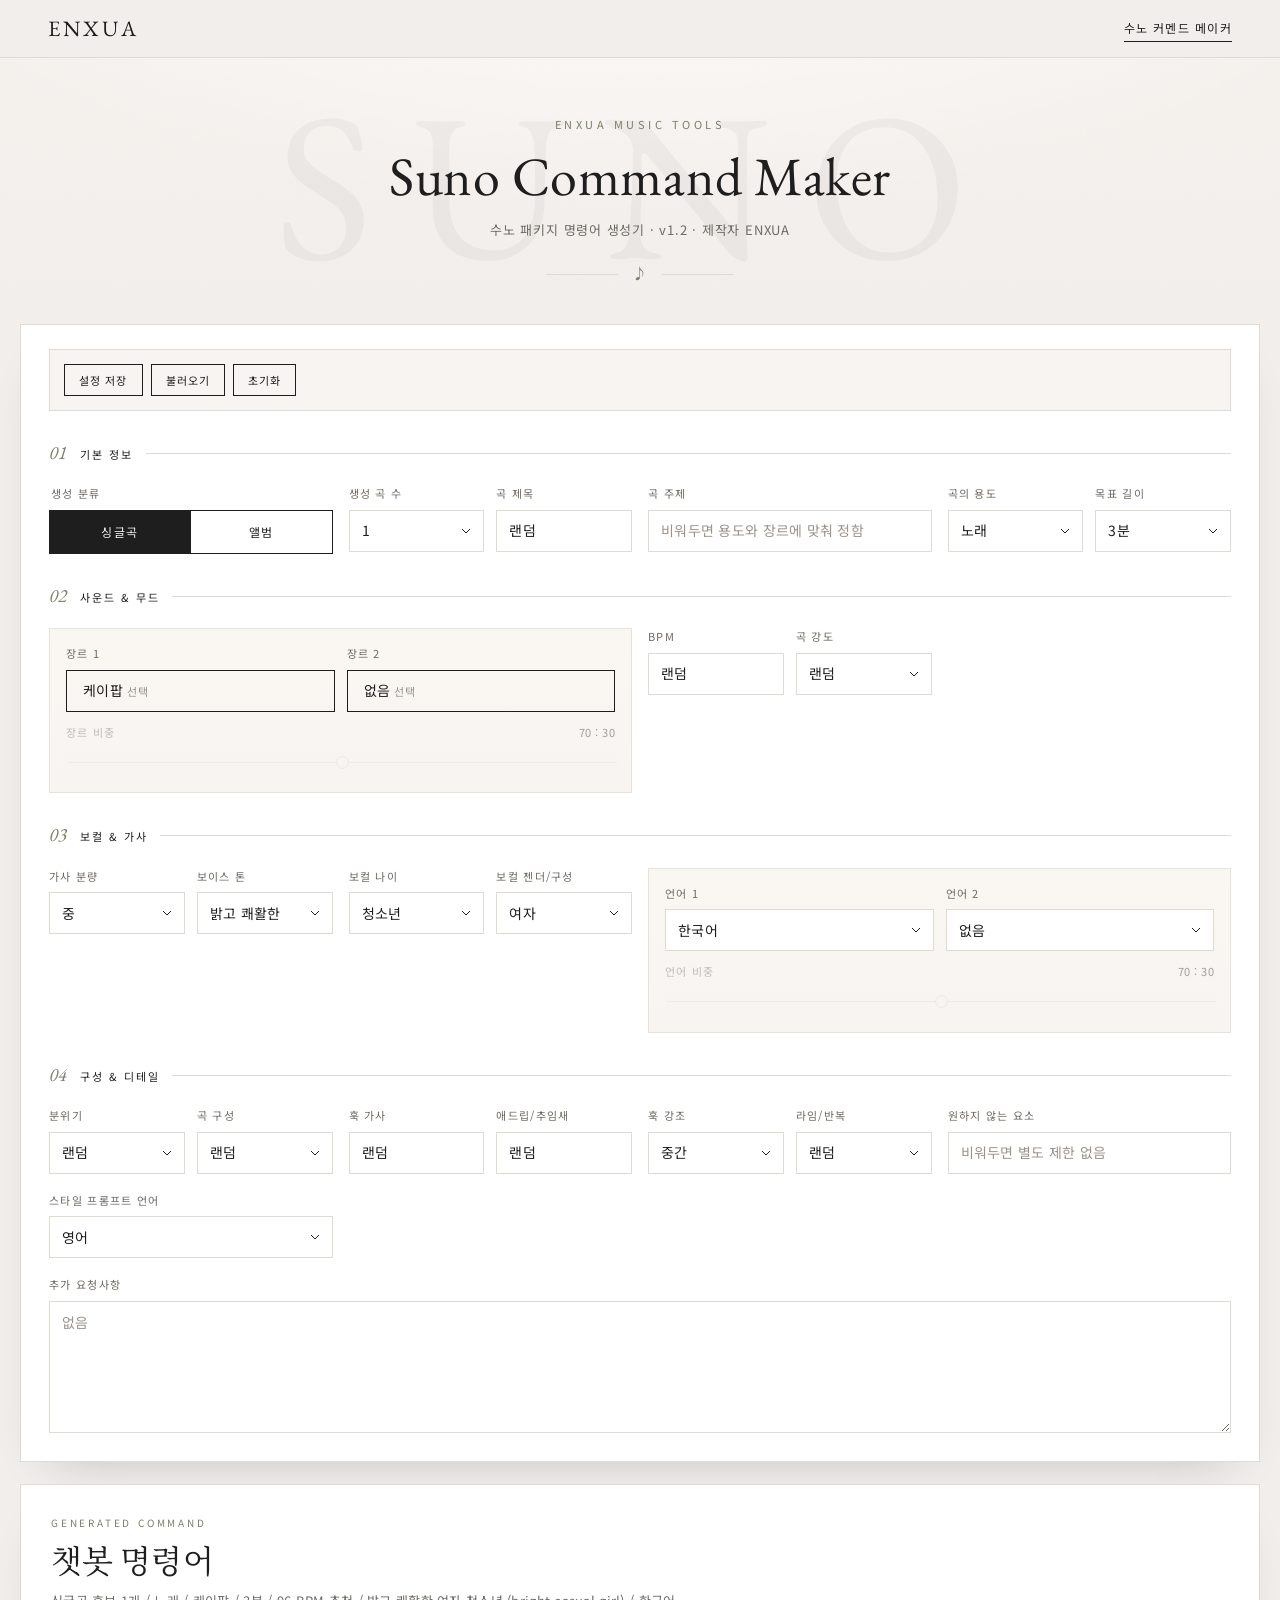
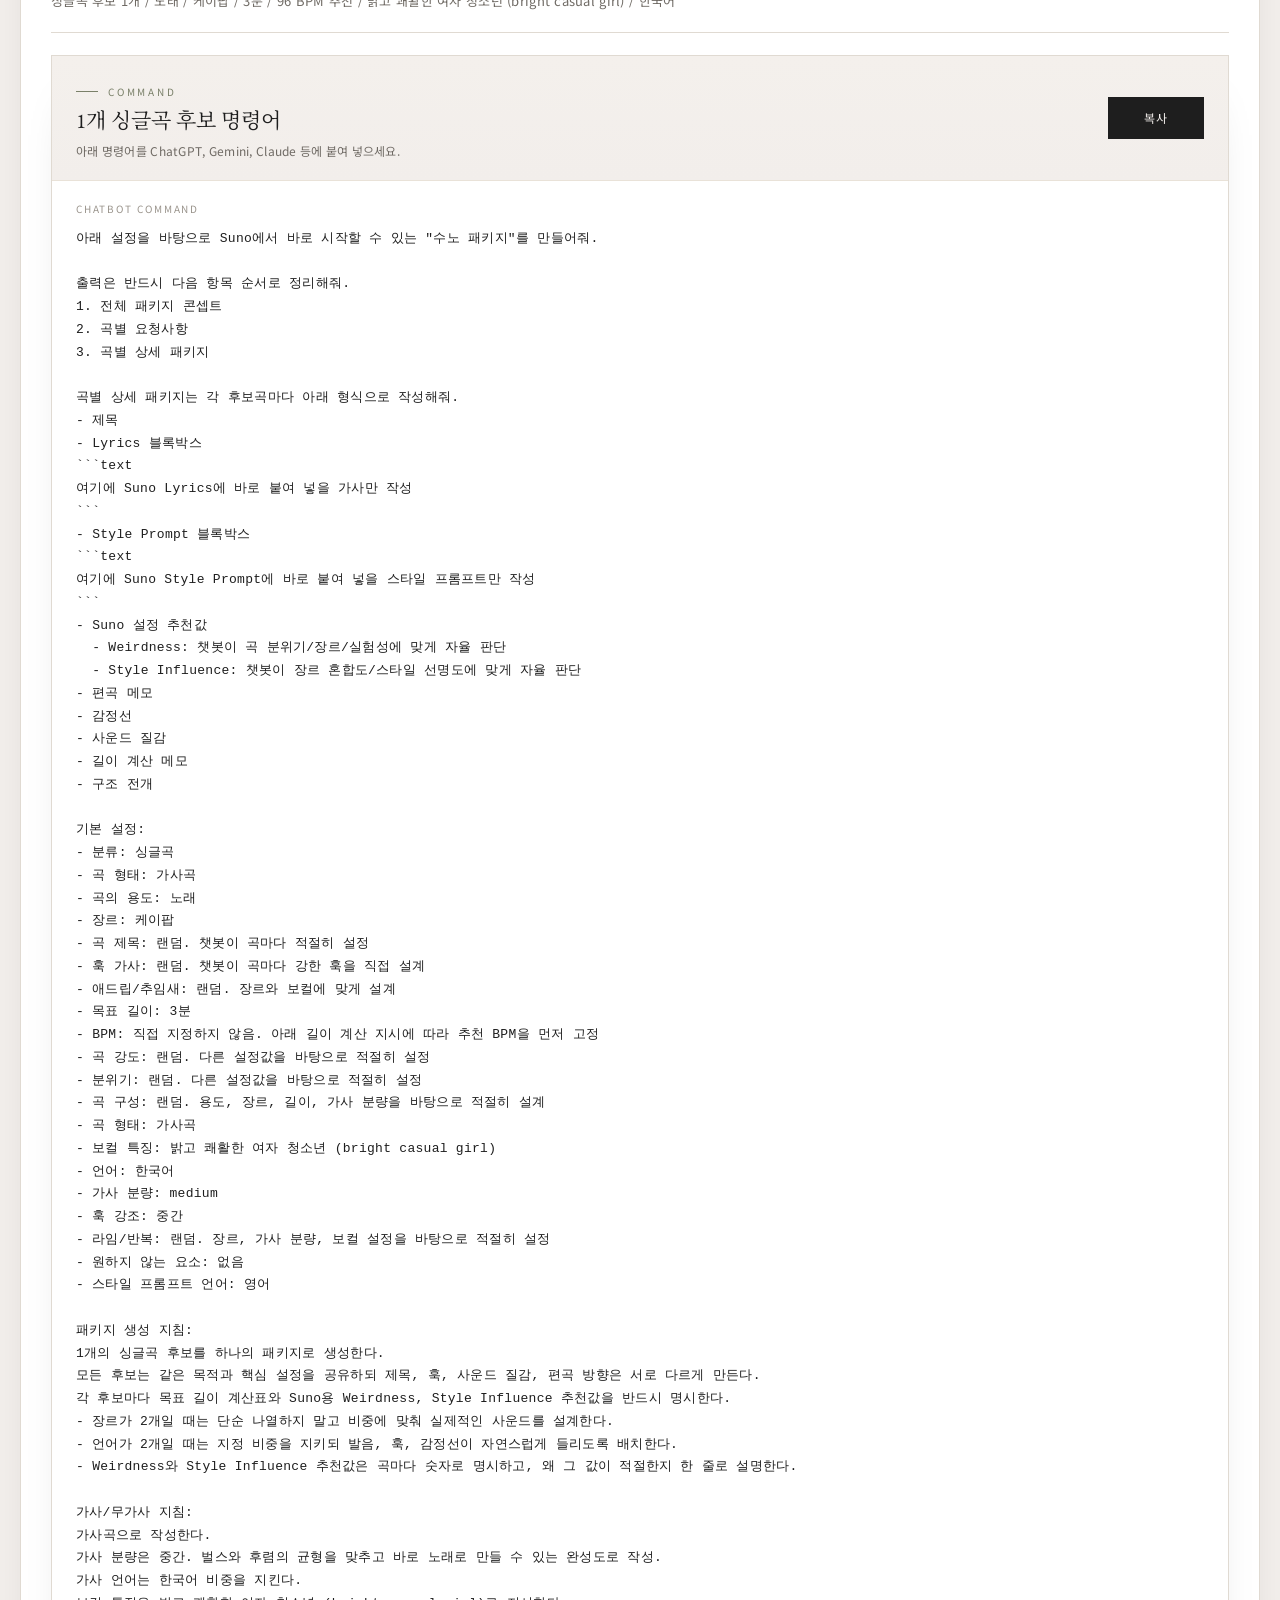
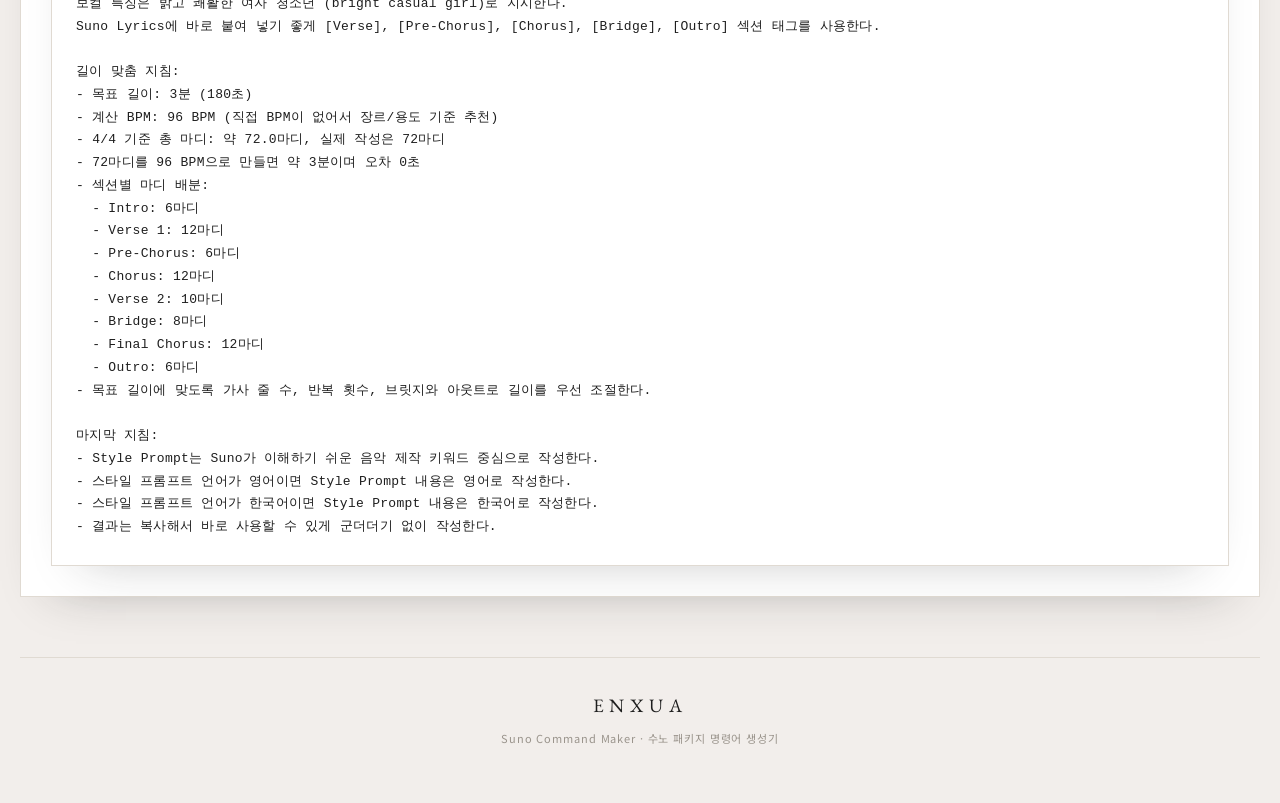
==== index.html @ f3a12755 "Add Suno Command Maker (ENXUA edition) Static web tool that generates Suno package prompts for chatb" ====
<!doctype html>
<html lang="ko">
<head>
  <meta charset="utf-8">
  <meta name="viewport" content="width=device-width,initial-scale=1">
  <title>Suno Command Maker KR v1.2</title>
  <link rel="icon" href="data:image/svg+xml,%3Csvg xmlns='http://www.w3.org/2000/svg' viewBox='0 0 64 64'%3E%3Crect width='64' height='64' fill='%23f2eeeb'/%3E%3Cpath d='M42 13v27.5a8.5 8.5 0 1 1-5-7.7V20.2l-18 4.2v21.1a8.5 8.5 0 1 1-5-7.7V20l28-7z' fill='%231e1e1e'/%3E%3C/svg%3E">
  <link rel="preconnect" href="https://fonts.googleapis.com">
  <link rel="preconnect" href="https://fonts.gstatic.com" crossorigin>
  <link href="https://fonts.googleapis.com/css2?family=EB+Garamond:wght@400;500&family=Noto+Serif+KR:wght@400;500&family=Noto+Sans+KR:wght@300;400;500&display=swap" rel="stylesheet">
  <link rel="stylesheet" href="styles.css">
</head>
<body>
  <header class="app-nav">
    <a class="app-home-chip" href="./index.html">ENXUA</a>
    <nav class="app-nav-links" aria-label="사이트 메뉴">
      <a class="app-nav-btn is-active" href="./index.html" aria-current="page" aria-disabled="true" tabindex="-1">수노 커멘드 메이커</a>
    </nav>
  </header>
  <main class="app-shell">
    <section class="hero">
      <p class="hero-eyebrow">ENXUA Music Tools</p>
      <h1>Suno Command Maker</h1>
      <p class="hero-sub">수노 패키지 명령어 생성기 · v1.2 · 제작자 ENXUA</p>
      <div class="hero-rule" aria-hidden="true"><span>♪</span></div>
    </section>
    <section class="workspace">
      <aside class="settings-panel" aria-label="명령어 설정">
        <form id="promptForm" class="control-grid">
          <div class="settings-actions" aria-label="설정 저장">
            <button type="button" id="saveSettings">설정 저장</button>
            <button type="button" id="loadSettings">불러오기</button>
            <button type="button" id="resetSettings">초기화</button>
            <span id="settingsStatus" aria-live="polite"></span>
          </div>
          <div class="form-section" aria-hidden="true"><span class="form-section-no">01</span><span class="form-section-title">기본 정보</span></div>
          <fieldset class="mode-switch" aria-label="생성 분류">
            <legend>생성 분류</legend>
            <label>
              <input type="radio" name="projectMode" value="single" checked>
              <span>싱글곡</span>
            </label>
            <label>
              <input type="radio" name="projectMode" value="album">
              <span>앨범</span>
            </label>
          </fieldset>
          <div class="two-col single-only">
            <label>
              생성 곡 수
              <select id="singleCount">
                <option value="1" selected>1</option>
                <option value="5">5</option>
                <option value="10">10</option>
              </select>
            </label>
            <label>
              곡 제목
              <input id="songTitle" value="랜덤" maxlength="80">
            </label>
          </div>
          <div class="two-col album-only is-hidden">
            <label>
              트랙 수
              <select id="trackPreset">
                <option value="1">1</option>
                <option value="2">2</option>
                <option value="3" selected>3</option>
                <option value="5">5</option>
                <option value="10">10</option>
                <option value="custom">직접입력</option>
              </select>
            </label>
            <label>
              직접입력
              <input id="trackCount" type="number" value="3" min="1" max="30">
            </label>
          </div>
          <label>
            곡 주제
            <input id="theme" placeholder="비워두면 용도와 장르에 맞춰 정함" maxlength="120">
          </label>
          <div class="two-col">
            <label>
              곡의 용도
              <select id="purpose">
                <option selected>노래</option>
                <option>BGM</option>
                <option>영상음악</option>
                <option>숏폼/릴스</option>
                <option>명상음악</option>
                <option>게임 배경음악</option>
                <option>광고 음악</option>
                <option>오프닝 테마</option>
                <option>엔딩 테마</option>
                <option>힐링 배경음악</option>
                <option>카페/매장 음악</option>
                <option>예배/찬양</option>
                <option>공연/무대</option>
              </select>
            </label>
            <label>
              목표 길이
              <select id="duration">
                <option value="30">30초</option>
                <option value="45">45초</option>
                <option value="60">1분</option>
                <option value="90">1분 30초</option>
                <option value="120">2분</option>
                <option value="150">2분 30초</option>
                <option value="180" selected>3분</option>
                <option value="210">3분 30초</option>
                <option value="240">4분</option>
                <option value="270">4분 30초</option>
                <option value="300">5분</option>
                <option value="330">5분 30초</option>
                <option value="360">6분</option>
              </select>
            </label>
          </div>
          <div class="form-section" aria-hidden="true"><span class="form-section-no">02</span><span class="form-section-title">사운드 &amp; 무드</span></div>
          <section class="blend-panel" aria-label="장르 설정">
            <div class="two-col">
              <label>
                장르 1
                <input id="genreA" type="hidden" value="케이팝">
                <button type="button" class="genre-picker-button" data-target="genreA">
                  <span>케이팝</span>
                </button>
              </label>
              <label>
                장르 2
                <input id="genreB" type="hidden" value="없음">
                <button type="button" class="genre-picker-button" data-target="genreB">
                  <span>없음</span>
                </button>
              </label>
            </div>
            <label id="genreMixWrap" class="range-field">
              <span>장르 비중 <output id="genreMixValue">70 : 30</output></span>
              <input id="genreMix" type="range" min="50" max="90" value="70" step="5">
            </label>
          </section>
          <div class="two-col">
            <label>
              BPM
              <input id="bpm" value="랜덤" inputmode="numeric">
            </label>
            <label>
              곡 강도
              <select id="energy">
                <option selected>랜덤</option>
                <option>차분</option>
                <option>보통</option>
                <option>강함</option>
              </select>
            </label>
          </div>
          <div class="form-section" aria-hidden="true"><span class="form-section-no">03</span><span class="form-section-title">보컬 &amp; 가사</span></div>
          <div class="two-col">
            <label>
              가사 분량
              <select id="density">
                <option value="none">없음</option>
                <option value="high">고</option>
                <option value="medium" selected>중</option>
                <option value="low">저</option>
              </select>
            </label>
            <label>
              보이스 톤
              <select id="voiceTone">
                <option>없음</option>
                <option selected>밝고 쾌활한</option>
                <option>감정적으로 솔직한</option>
                <option>수줍은</option>
                <option>장난기 넘치는</option>
                <option>시크하고 쿨한</option>
                <option>몽환적이고 부드러운</option>
                <option>따뜻하고 포근한</option>
                <option>우아하고 차분한</option>
                <option>허스키한</option>
                <option>에너지 넘치고 파워풀한</option>
                <option>맑고 깨끗한</option>
                <option>섬세하고 속삭이는</option>
                <option>깊고 성숙한</option>
                <option>담백하고 자연스러운</option>
              </select>
            </label>
          </div>
          <div class="two-col">
            <label>
              보컬 나이
              <select id="voiceAge">
                <option>없음</option>
                <option>어린이</option>
                <option selected>청소년</option>
                <option>성인</option>
                <option>중년</option>
              </select>
            </label>
            <label>
              보컬 젠더/구성
              <select id="voiceGender">
                <option>없음</option>
                <option>남자</option>
                <option selected>여자</option>
                <option>듀엣</option>
                <option>합창</option>
                <option>남녀 듀엣</option>
                <option>여성 듀엣</option>
                <option>남성 듀엣</option>
                <option>혼성 그룹</option>
              </select>
            </label>
          </div>
          <section class="blend-panel" aria-label="언어 설정">
            <div class="two-col">
              <label>
                언어 1
                <select id="languageA"></select>
              </label>
              <label>
                언어 2
                <select id="languageB"></select>
              </label>
            </div>
            <label id="languageMixWrap" class="range-field">
              <span>언어 비중 <output id="languageMixValue">70 : 30</output></span>
              <input id="languageMix" type="range" min="50" max="90" value="70" step="5">
            </label>
          </section>
          <div class="form-section" aria-hidden="true"><span class="form-section-no">04</span><span class="form-section-title">구성 &amp; 디테일</span></div>
          <div class="two-col">
            <label>
              분위기
              <select id="mood">
                <option selected>랜덤</option>
                <option>몽환적</option>
                <option>감성적</option>
                <option>밝고 청량함</option>
                <option>어둡고 강렬함</option>
                <option>시네마틱</option>
                <option>레트로</option>
                <option>웅장함</option>
                <option>경건함</option>
              </select>
            </label>
            <label>
              곡 구성
              <select id="structure">
                <option selected>랜덤</option>
                <option>인트로-벌스-프리코러스-후렴-브릿지-마지막 후렴</option>
                <option>벌스-프리코러스-후렴-벌스-후렴-아웃트로</option>
                <option>짧은 벌스-훅-브릿지-훅</option>
                <option>인트로-빌드업-드롭-브레이크-드롭-아웃트로</option>
                <option>앰비언트 인트로-테마 A-테마 B-잔향 아웃트로</option>
                <option>전주-1절-후렴-2절-후렴-간주-마지막 후렴</option>
              </select>
            </label>
          </div>
          <div class="two-col">
            <label>
              훅 가사
              <input id="hookLyric" value="랜덤" maxlength="120">
            </label>
            <label>
              애드립/추임새
              <input id="adlib" value="랜덤" maxlength="80">
            </label>
          </div>
          <div class="two-col">
            <label>
              훅 강조
              <select id="hook">
                <option>없음</option>
                <option selected>중간</option>
                <option>강함</option>
              </select>
            </label>
            <label>
              라임/반복
              <select id="rhyme">
                <option selected>랜덤</option>
                <option>자연스러운 라임</option>
                <option>후렴 반복 강조</option>
                <option>끝 라임 촘촘하게</option>
                <option>미니멀한 반복</option>
              </select>
            </label>
          </div>
          <label>
            원하지 않는 요소
            <input id="avoid" placeholder="비워두면 별도 제한 없음" maxlength="120">
          </label>
          <label>
            스타일 프롬프트 언어
            <select id="promptLanguage">
              <option selected>영어</option>
              <option>한국어</option>
            </select>
          </label>
          <label>
            추가 요청사항
            <textarea id="extraRequest" placeholder="없음" maxlength="800" rows="5"></textarea>
          </label>
        </form>
      </aside>
      <section class="output-panel">
        <div class="output-toolbar">
          <div>
            <p class="output-eyebrow">Generated Command</p>
            <h2>챗봇 명령어</h2>
            <p id="summary">설정값으로 수노 패키지 생성 명령어를 만듭니다.</p>
          </div>
        </div>
        <div id="results" class="results" aria-live="polite"></div>
      </section>
    </section>
  </main>
  <footer class="site-footer">
    <span class="footer-mark">ENXUA</span>
    <span class="footer-sub">Suno Command Maker · 수노 패키지 명령어 생성기</span>
  </footer>
  <template id="trackTemplate">
    <article class="track-card">
      <div class="track-head">
        <div>
          <span class="track-label"></span>
          <h3></h3>
          <p class="track-help">아래 명령어를 ChatGPT, Gemini, Claude 등에 붙여 넣으세요.</p>
        </div>
        <button type="button" class="copy-track">복사</button>
      </div>
      <div class="prompt-block">
        <h4>Chatbot Command</h4>
        <pre class="command-output"></pre>
      </div>
    </article>
  </template>
  <div class="genre-modal" id="genreModal" hidden>
    <div class="genre-modal-panel" role="dialog" aria-modal="true" aria-labelledby="genreModalTitle">
      <div class="genre-modal-head">
        <div>
          <p>Genre Library</p>
          <h2 id="genreModalTitle">장르 선택</h2>
        </div>
        <button type="button" id="genreModalClose" aria-label="닫기">닫기</button>
      </div>
      <div class="genre-modal-search">
        <input id="genreSearch" type="search" placeholder="장르 검색">
      </div>
      <div class="genre-group-list" id="genreGroupList"></div>
    </div>
  </div>
  <script src="app.js"></script>
</body>
</html>
---- styles.css ----
:root {
  color-scheme: light;
  --bg: #f2eeeb;
  --panel: #ffffff;
  --panel-soft: #f7f4f1;
  --ink: #1e1e1e;
  --muted: #6f6a64;
  --faint: #9a948c;
  --line: #e0dad2;
  --line-strong: #1e1e1e;
  --beige: #f2eeeb;
  --field: #ffffff;
  --accent: #7a8069;
  --sand: #e9e2d8;
  --shadow: 0 24px 48px -32px rgba(30, 30, 30, .28);
  --serif: "EB Garamond", "Noto Serif KR", "Martina Plantijn", Georgia, serif;
  --sans: "Noto Sans KR", "Segoe UI", system-ui, sans-serif;
}

::selection { background: var(--ink); color: var(--beige); }

* { box-sizing: border-box; }

body {
  margin: 0;
  min-height: 100vh;
  overflow-x: hidden;
  overflow-y: auto;
  background:
    radial-gradient(1100px 420px at 50% -80px, rgba(255, 255, 255, .75), rgba(255, 255, 255, 0) 70%),
    linear-gradient(180deg, #f5f1ed 0%, var(--bg) 320px);
  background-color: var(--bg);
  color: var(--ink);
  font-family: var(--sans);
  font-size: 14px;
  font-weight: 400;
  letter-spacing: .02em;
  line-height: 1.5;
}

button, input, select, textarea { font: inherit; letter-spacing: inherit; }

/* ---------- top navigation ---------- */
.app-nav {
  position: sticky;
  top: 0;
  z-index: 9999;
  display: flex;
  align-items: center;
  justify-content: space-between;
  gap: 12px;
  flex-wrap: wrap;
  width: 100%;
  margin: 0;
  padding: 12px clamp(20px, 4vw, 48px);
  background: var(--bg);
  border-bottom: 1px solid var(--line);
}

.app-home-chip {
  font-family: var(--serif);
  font-size: 22px;
  font-weight: 400;
  letter-spacing: .14em;
  text-transform: uppercase;
  color: var(--ink);
  text-decoration: none;
}

.app-nav-links {
  display: flex;
  align-items: center;
  gap: 26px;
  flex-wrap: wrap;
}

.app-nav-btn {
  display: inline-flex;
  align-items: center;
  padding: 4px 0;
  border: 0;
  background: none;
  color: var(--ink);
  text-decoration: none;
  font-size: 12px;
  font-weight: 400;
  letter-spacing: .12em;
  text-transform: uppercase;
  border-bottom: 1px solid transparent;
  transition: border-color .18s, color .18s;
}

.app-nav-btn:hover { border-bottom-color: var(--ink); }

.app-nav-btn.is-active,
.app-nav-btn[aria-current=page] {
  pointer-events: none;
  cursor: default;
  border-bottom-color: var(--ink);
}

/* ---------- shell ---------- */
.app-shell {
  width: min(1240px, calc(100% - 40px));
  margin: 0 auto;
  padding: 12px 0 40px;
}

/* ---------- hero ---------- */
.hero {
  position: relative;
  text-align: center;
  padding: 46px 0 38px;
  overflow: hidden;
}

.hero::before {
  content: "SUNO";
  position: absolute;
  top: 50%;
  left: 50%;
  transform: translate(-50%, -54%);
  font-family: var(--serif);
  font-size: clamp(110px, 18vw, 210px);
  letter-spacing: .18em;
  color: rgba(30, 30, 30, .04);
  pointer-events: none;
  user-select: none;
  white-space: nowrap;
}

.hero > * { position: relative; }

.hero-eyebrow {
  margin: 0 0 14px;
  color: var(--accent);
  font-size: 11px;
  letter-spacing: .32em;
  text-transform: uppercase;
}

.hero h1 {
  font-family: var(--serif);
  font-size: clamp(34px, 5vw, 54px);
  font-weight: 400;
  letter-spacing: .01em;
  line-height: 1.1;
}

.hero-sub {
  margin-top: 14px;
  color: var(--muted);
  font-size: 13px;
  letter-spacing: .06em;
}

.hero-rule {
  display: flex;
  align-items: center;
  justify-content: center;
  gap: 14px;
  margin-top: 24px;
  color: var(--accent);
  font-family: var(--serif);
  font-size: 15px;
}

.hero-rule::before, .hero-rule::after {
  content: "";
  width: 72px;
  height: 1px;
  background: var(--line);
}

.workspace {
  display: grid;
  grid-template-columns: 1fr;
  gap: 22px;
  align-items: start;
}

.output-panel, .settings-panel {
  background: var(--panel);
  border: 1px solid var(--line);
  border-radius: 0;
  min-height: 0;
  box-shadow: var(--shadow);
  scrollbar-color: #c9c2b8 var(--panel);
  scrollbar-width: thin;
}

.settings-panel { padding: 24px 28px 28px; overflow: visible; }
.output-panel { padding: 30px 30px; overflow: visible; }

.output-panel::-webkit-scrollbar, .settings-panel::-webkit-scrollbar { width: 8px; }
.output-panel::-webkit-scrollbar-track, .settings-panel::-webkit-scrollbar-track { background: transparent; }
.output-panel::-webkit-scrollbar-thumb, .settings-panel::-webkit-scrollbar-thumb {
  background: #cfc8bd;
  border-radius: 0;
}

/* ---------- brand ---------- */
.brand-row {
  display: flex;
  align-items: center;
  gap: 16px;
  padding-bottom: 22px;
  border-bottom: 1px solid var(--line);
  margin-bottom: 24px;
}

.app-mark {
  display: grid;
  place-items: center;
  flex: 0 0 auto;
  width: 46px;
  height: 46px;
  border: 1px solid var(--ink);
  border-radius: 0;
  background: var(--ink);
  color: var(--beige);
  font-family: var(--serif);
  font-size: 24px;
  font-weight: 400;
}

h1, h2, h3, h4, p { margin: 0; }

h1 {
  font-family: var(--serif);
  font-size: 26px;
  font-weight: 400;
  letter-spacing: .01em;
  line-height: 1.2;
}

.brand-row p, .output-toolbar p { color: var(--muted); margin-top: 5px; font-size: 13px; }

.brand-row .app-meta {
  display: flex;
  flex-wrap: wrap;
  gap: 4px 8px;
  align-items: center;
  color: var(--faint);
  font-size: 11px;
  letter-spacing: .08em;
  text-transform: uppercase;
}

.app-meta a { color: var(--ink); text-decoration: none; font-weight: 400; border-bottom: 1px solid var(--line); }
.app-meta a:hover { border-bottom-color: var(--ink); }

/* ---------- form ---------- */
.control-grid {
  display: grid;
  grid-template-columns: repeat(4, minmax(0, 1fr));
  gap: 18px 16px;
  align-items: start;
}

.settings-actions,
label:has(#extraRequest) { grid-column: 1 / -1; }

.blend-panel { grid-column: span 2; }

.form-section {
  grid-column: 1 / -1;
  display: flex;
  align-items: baseline;
  gap: 12px;
  margin-top: 10px;
}

.form-section-no {
  font-family: var(--serif);
  font-style: italic;
  font-size: 19px;
  color: var(--accent);
}

.form-section-title {
  color: var(--ink);
  font-size: 11px;
  letter-spacing: .2em;
  text-transform: uppercase;
}

.form-section::after {
  content: "";
  flex: 1;
  height: 1px;
  background: var(--line);
  align-self: center;
}

.settings-actions {
  display: flex;
  align-items: center;
  gap: 8px;
  flex-wrap: wrap;
  padding: 14px;
  border: 1px solid var(--line);
  background: var(--panel-soft);
}

.settings-actions button {
  min-height: 32px;
  padding: 5px 14px;
  font-size: 11px;
  letter-spacing: .1em;
  text-transform: uppercase;
}

#settingsStatus {
  min-height: 16px;
  color: var(--muted);
  font-size: 11px;
  letter-spacing: .08em;
  text-transform: uppercase;
}

.mode-switch {
  display: grid;
  grid-template-columns: 1fr 1fr;
  gap: 0;
  margin: 0;
  padding: 0;
  border: 0;
}

.mode-switch legend {
  grid-column: 1 / -1;
  margin-bottom: 8px;
  color: var(--muted);
  font-size: 11px;
  font-weight: 400;
  letter-spacing: .12em;
  text-transform: uppercase;
}

.mode-switch label { display: block; cursor: pointer; }
.mode-switch label + label span { border-left: 0; }

.mode-switch input { position: absolute; opacity: 0; pointer-events: none; }

.mode-switch span {
  display: grid;
  place-items: center;
  min-height: 44px;
  border: 1px solid var(--ink);
  border-radius: 0;
  background: transparent;
  color: var(--ink);
  font-size: 12px;
  letter-spacing: .12em;
  text-transform: uppercase;
  transition: background .18s, color .18s;
}

.mode-switch input:checked + span {
  background: var(--ink);
  color: var(--beige);
}

.is-hidden { display: none !important; }

.range-field, label {
  display: grid;
  gap: 8px;
  color: var(--muted);
  font-size: 11px;
  font-weight: 400;
  letter-spacing: .12em;
  text-transform: uppercase;
}

input, select, textarea {
  width: 100%;
  min-height: 42px;
  border: 1px solid var(--line);
  border-radius: 0;
  background: var(--field);
  color: var(--ink);
  padding: 9px 12px;
  outline: 0;
  font-size: 14px;
  letter-spacing: .02em;
  text-transform: none;
  transition: border-color .18s;
}

select {
  appearance: none;
  background-image: url("data:image/svg+xml,%3Csvg xmlns='http://www.w3.org/2000/svg' width='10' height='6' viewBox='0 0 10 6'%3E%3Cpath d='M1 1l4 4 4-4' fill='none' stroke='%231e1e1e' stroke-width='1'/%3E%3C/svg%3E");
  background-repeat: no-repeat;
  background-position: right 12px center;
  padding-right: 32px;
}

input[type=range] {
  -webkit-appearance: none;
  appearance: none;
  padding: 0;
  border: 0;
  min-height: 24px;
  background: transparent;
  cursor: pointer;
}

input[type=range]::-webkit-slider-runnable-track { height: 1px; background: var(--ink); }
input[type=range]::-webkit-slider-thumb {
  -webkit-appearance: none;
  width: 13px;
  height: 13px;
  margin-top: -6px;
  border-radius: 50%;
  border: 1px solid var(--ink);
  background: var(--beige);
  transition: background .18s;
}
input[type=range]::-webkit-slider-thumb:hover { background: var(--ink); }
input[type=range]:disabled::-webkit-slider-runnable-track { background: var(--line); }
input[type=range]:disabled::-webkit-slider-thumb { border-color: var(--line); background: var(--panel-soft); }
input[type=range]::-moz-range-track { height: 1px; background: var(--ink); }
input[type=range]::-moz-range-thumb {
  width: 12px;
  height: 12px;
  border-radius: 50%;
  border: 1px solid var(--ink);
  background: var(--beige);
}
input[type=range]:disabled::-moz-range-track { background: var(--line); }

input::placeholder, textarea::placeholder { color: var(--faint); }

input:focus, select:focus, textarea:focus { border-color: var(--ink); box-shadow: none; }

input:disabled, select:disabled, textarea:disabled {
  background: var(--panel-soft);
  color: var(--faint);
  cursor: not-allowed;
}

.genre-picker-button {
  justify-content: space-between;
  width: 100%;
  text-align: left;
  text-transform: none;
  font-size: 14px;
  letter-spacing: .02em;
  font-weight: 400;
}

.genre-picker-button::after {
  content: "선택";
  color: var(--faint);
  font-size: 11px;
  letter-spacing: .1em;
}

textarea { min-height: 88px; resize: vertical; line-height: 1.6; }

.two-col { display: grid; grid-template-columns: minmax(0, 1fr) minmax(0, 1fr); gap: 12px; }

.blend-panel {
  display: grid;
  gap: 12px;
  padding: 16px;
  border: 1px solid var(--sand);
  border-radius: 0;
  background: linear-gradient(180deg, #faf7f3, var(--panel-soft));
}

.range-field span { display: flex; justify-content: space-between; gap: 12px; }

output { color: var(--ink); font-weight: 400; letter-spacing: .04em; }

.range-field.is-disabled { opacity: .4; }

button {
  min-height: 42px;
  border: 1px solid var(--ink);
  border-radius: 0;
  background: transparent;
  color: var(--ink);
  padding: 9px 16px;
  cursor: pointer;
  font-size: 12px;
  font-weight: 400;
  letter-spacing: .1em;
  text-transform: uppercase;
  transition: background .18s, color .18s, border-color .18s;
}

button:hover { background: var(--ink); color: var(--beige); }
button:active { transform: translateY(1px); }

button.copied { background: var(--accent); border-color: var(--accent); color: #fff; }

.copy-track { background: var(--ink); color: var(--beige); min-width: 104px; }
.copy-track:hover { background: #3a3a3a; border-color: #3a3a3a; color: var(--beige); }

/* ---------- output ---------- */
.output-toolbar {
  display: flex;
  align-items: center;
  justify-content: space-between;
  gap: 14px;
  padding-bottom: 22px;
  border-bottom: 1px solid var(--line);
}

.output-toolbar .output-eyebrow {
  margin: 0 0 8px;
  color: var(--accent);
  font-size: 10px;
  letter-spacing: .28em;
  text-transform: uppercase;
}

.output-toolbar h2 {
  font-family: var(--serif);
  font-size: 32px;
  font-weight: 400;
  letter-spacing: .01em;
}

.results { display: grid; gap: 20px; margin-top: 22px; }

.track-card {
  border: 1px solid var(--line);
  border-radius: 0;
  background: var(--panel);
  overflow: hidden;
  box-shadow: var(--shadow);
}

.track-head {
  display: flex;
  align-items: center;
  justify-content: space-between;
  gap: 14px;
  padding: 20px 24px;
  background: linear-gradient(180deg, #f4f0ec, var(--beige));
  border-bottom: 1px solid var(--sand);
}

.track-label {
  display: inline-flex;
  align-items: center;
  color: var(--accent);
  font-size: 10px;
  font-weight: 400;
  letter-spacing: .28em;
  text-transform: uppercase;
}

.track-label::before {
  content: "";
  width: 22px;
  height: 1px;
  margin-right: 10px;
  background: var(--accent);
}

.track-head h3 {
  margin-top: 6px;
  font-family: var(--serif);
  font-size: 21px;
  font-weight: 400;
}

.track-help { margin-top: 5px; color: var(--muted); font-size: 12px; line-height: 1.5; }

.copy-track { flex: 0 0 auto; min-width: 96px; }

.prompt-block { padding: 20px 24px 26px; }

.prompt-block h4 {
  margin-bottom: 12px;
  color: var(--faint);
  font-size: 10px;
  font-weight: 400;
  letter-spacing: .18em;
  text-transform: uppercase;
}

pre {
  margin: 0;
  white-space: pre-wrap;
  word-break: keep-all;
  overflow-wrap: anywhere;
  font: 13px/1.75 Consolas, D2Coding, monospace;
  color: var(--ink);
}

/* ---------- genre modal ---------- */
.modal-open { overflow: hidden; }

.genre-modal {
  position: fixed;
  inset: 0;
  z-index: 10001;
  display: grid;
  place-items: center;
  padding: 24px;
  background: rgba(30, 30, 30, .34);
}

.genre-modal[hidden] { display: none; }

.genre-modal-panel {
  width: min(920px, 100%);
  max-height: min(760px, calc(100vh - 48px));
  display: grid;
  grid-template-rows: auto auto minmax(0, 1fr);
  gap: 16px;
  padding: 26px;
  border: 1px solid var(--line);
  border-radius: 0;
  background: var(--panel);
  box-shadow: 0 40px 80px -40px rgba(30, 30, 30, .5);
}

.genre-modal-head {
  display: flex;
  align-items: center;
  justify-content: space-between;
  gap: 14px;
  padding-bottom: 16px;
  border-bottom: 1px solid var(--line);
}

.genre-modal-head p {
  margin: 0 0 6px;
  color: var(--faint);
  font-size: 10px;
  font-weight: 400;
  letter-spacing: .18em;
  text-transform: uppercase;
}

.genre-modal-head h2 {
  margin: 0;
  font-family: var(--serif);
  font-size: 28px;
  font-weight: 400;
}

.genre-modal-head button { min-width: 80px; }

.genre-modal-search input { min-height: 46px; border-color: var(--line); background: var(--panel-soft); }

.genre-group-list { display: grid; gap: 18px; overflow: auto; padding-right: 6px; }

.genre-group {
  display: grid;
  gap: 12px;
  padding: 16px;
  border: 1px solid var(--line);
  border-radius: 0;
  background: var(--panel-soft);
}

.genre-group h3 {
  margin: 0;
  color: var(--faint);
  font-size: 11px;
  font-weight: 400;
  letter-spacing: .16em;
  text-transform: uppercase;
}

.genre-choice-grid { display: grid; grid-template-columns: repeat(auto-fit, minmax(132px, 1fr)); gap: 8px; }

.genre-choice {
  min-height: 38px;
  padding: 7px 12px;
  border: 1px solid var(--line);
  background: var(--panel);
  color: var(--ink);
  font-size: 13px;
  letter-spacing: .02em;
  text-align: left;
  text-transform: none;
}

.genre-choice:hover { border-color: var(--ink); background: var(--panel); color: var(--ink); }

.genre-choice.is-selected { border-color: var(--ink); background: var(--ink); color: var(--beige); }

.genre-choice.is-none { width: auto; min-height: 38px; color: var(--muted); }

/* ---------- footer ---------- */
.site-footer {
  display: grid;
  justify-items: center;
  gap: 10px;
  width: min(1240px, calc(100% - 40px));
  margin: 20px auto 0;
  padding: 34px 0 56px;
  border-top: 1px solid var(--line);
  text-align: center;
}

.footer-mark {
  font-family: var(--serif);
  font-size: 19px;
  letter-spacing: .3em;
  text-transform: uppercase;
  color: var(--ink);
}

.footer-sub {
  color: var(--faint);
  font-size: 11px;
  letter-spacing: .08em;
}

/* ---------- responsive ---------- */
@media (max-width: 1100px) {
  .control-grid { grid-template-columns: repeat(2, minmax(0, 1fr)); }
}

@media (max-width: 920px) {
  body { overflow: auto; }
  .app-shell { width: min(100% - 28px, 1240px); padding: 18px 0 40px; }
  .output-panel { min-height: 420px; }
}

@media (max-width: 640px) {
  .control-grid { grid-template-columns: 1fr; }
  .blend-panel { grid-column: auto; }
}

@media (max-width: 560px) {
  .app-nav { align-items: flex-start; flex-direction: column; gap: 10px; }
  .app-nav-links { width: 100%; gap: 18px; }
  .two-col { grid-template-columns: 1fr; }
  .brand-row, .output-toolbar, .track-head { align-items: stretch; flex-direction: column; }
  button { width: 100%; }
  .genre-choice.is-none, .genre-modal-head button, .settings-actions button { width: auto; }
  .genre-modal { padding: 12px; }
  .genre-choice-grid { grid-template-columns: 1fr 1fr; }
}
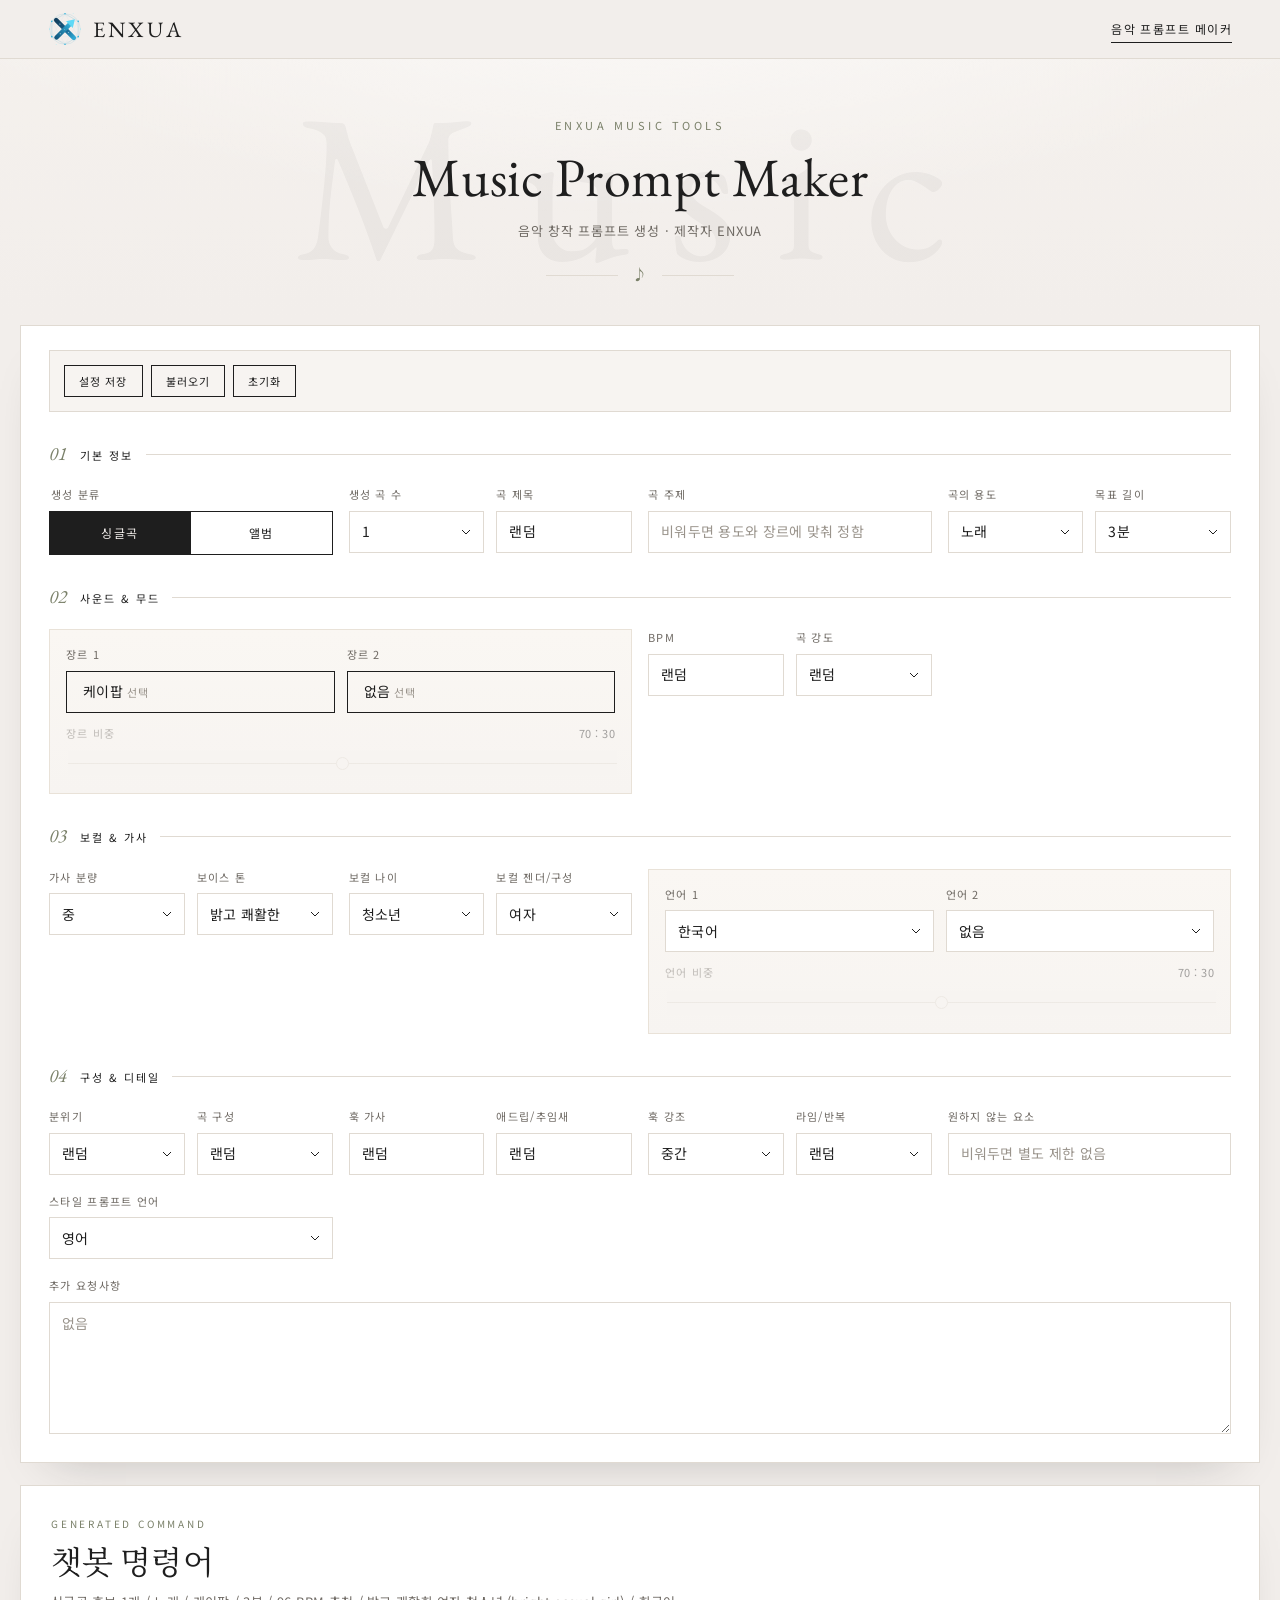
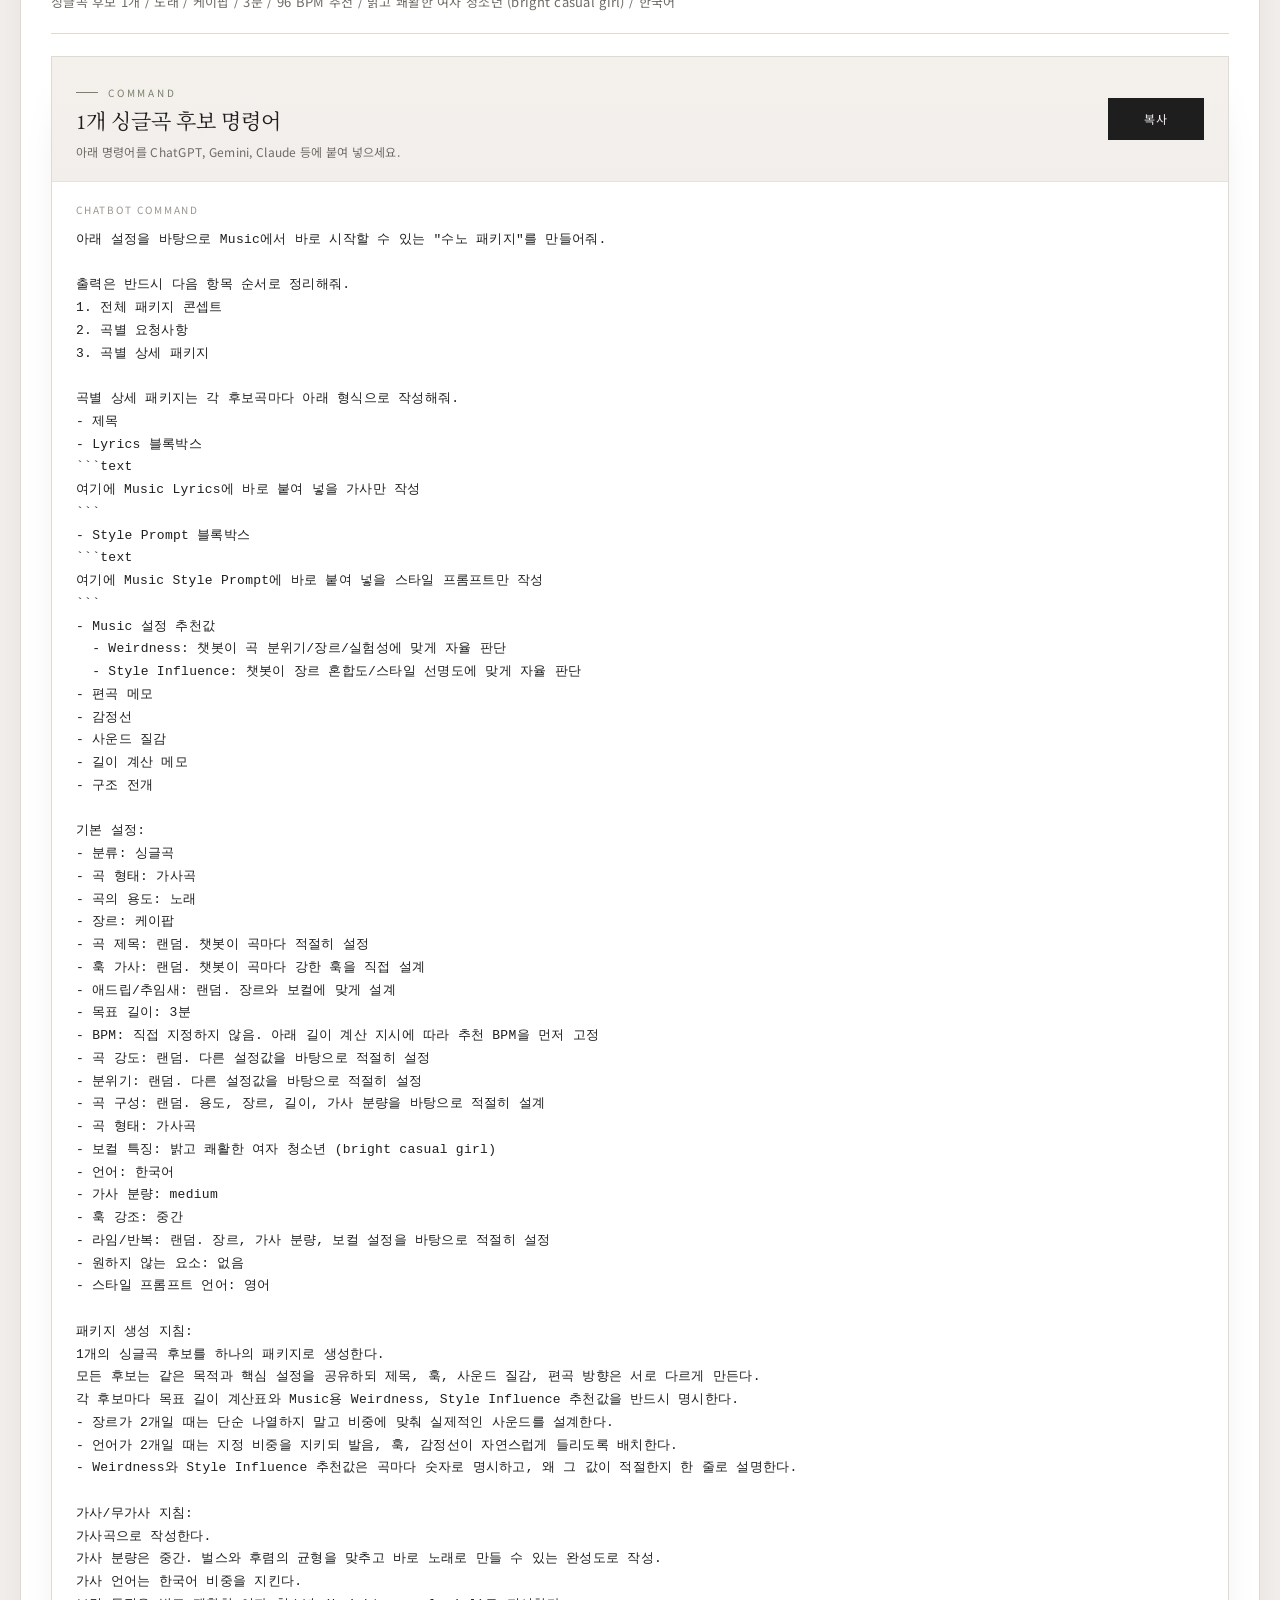
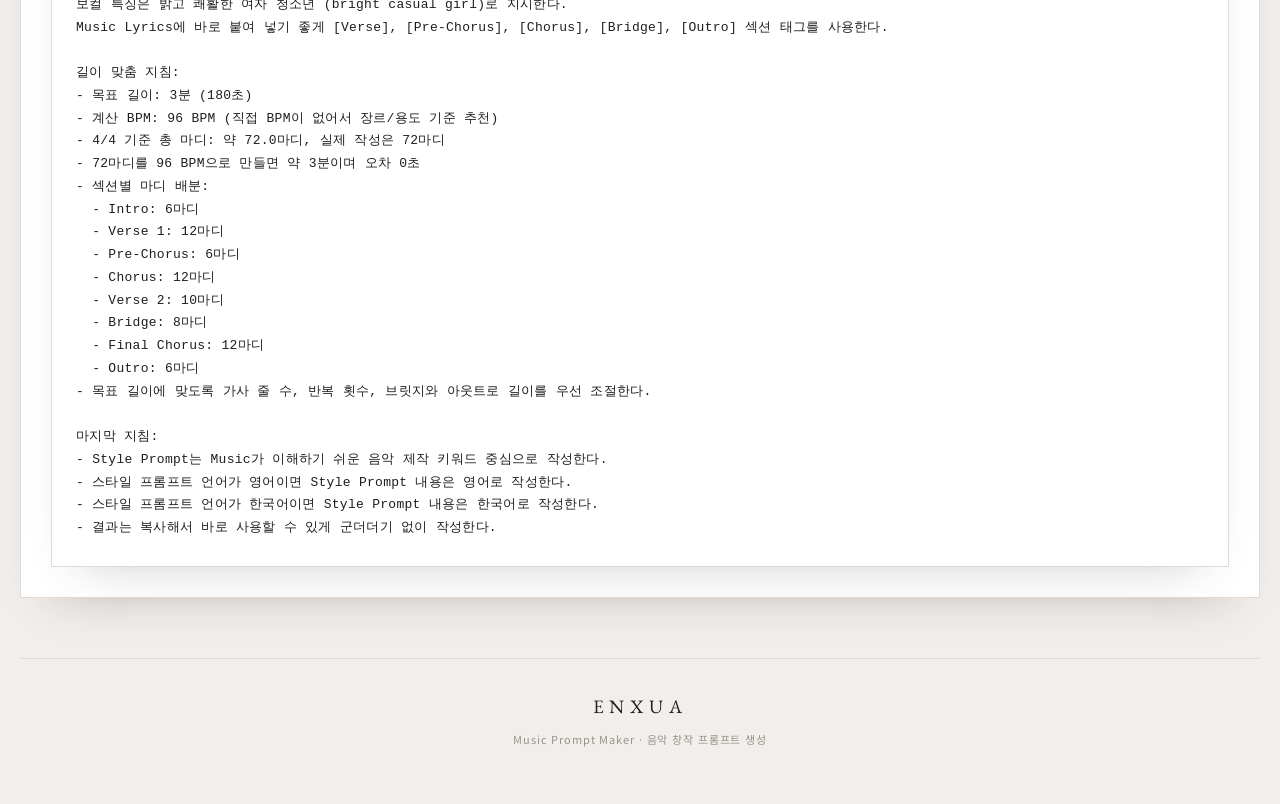
==== commit 78bd28ca: "Add ENXUA company logo as header signature and favicon New logo.svg (gradient X with rising arrow in" ====
--- a/index.html
+++ b/index.html
@@ -3,8 +3,8 @@
 <head>
   <meta charset="utf-8">
   <meta name="viewport" content="width=device-width,initial-scale=1">
-  <title>Suno Command Maker KR v1.2</title>
-  <link rel="icon" href="data:image/svg+xml,%3Csvg xmlns='http://www.w3.org/2000/svg' viewBox='0 0 64 64'%3E%3Crect width='64' height='64' fill='%23f2eeeb'/%3E%3Cpath d='M42 13v27.5a8.5 8.5 0 1 1-5-7.7V20.2l-18 4.2v21.1a8.5 8.5 0 1 1-5-7.7V20l28-7z' fill='%231e1e1e'/%3E%3C/svg%3E">
+  <title>Music Prompt Maker KR v1.2</title>
+  <link rel="icon" type="image/svg+xml" href="logo.svg">
   <link rel="preconnect" href="https://fonts.googleapis.com">
   <link rel="preconnect" href="https://fonts.gstatic.com" crossorigin>
   <link href="https://fonts.googleapis.com/css2?family=EB+Garamond:wght@400;500&family=Noto+Serif+KR:wght@400;500&family=Noto+Sans+KR:wght@300;400;500&display=swap" rel="stylesheet">
@@ -12,16 +12,19 @@
 </head>
 <body>
   <header class="app-nav">
-    <a class="app-home-chip" href="./index.html">ENXUA</a>
+    <a class="app-home-chip" href="./index.html">
+      <img class="brand-logo" src="logo.svg" alt="ENXUA 로고">
+      <span>ENXUA</span>
+    </a>
     <nav class="app-nav-links" aria-label="사이트 메뉴">
-      <a class="app-nav-btn is-active" href="./index.html" aria-current="page" aria-disabled="true" tabindex="-1">수노 커멘드 메이커</a>
+      <a class="app-nav-btn is-active" href="./index.html" aria-current="page" aria-disabled="true" tabindex="-1">음악 프롬프트 메이커</a>
     </nav>
   </header>
   <main class="app-shell">
     <section class="hero">
       <p class="hero-eyebrow">ENXUA Music Tools</p>
-      <h1>Suno Command Maker</h1>
-      <p class="hero-sub">수노 패키지 명령어 생성기 · v1.2 · 제작자 ENXUA</p>
+      <h1>Music Prompt Maker</h1>
+      <p class="hero-sub">음악 창작 프롬프트 생성 · 제작자 ENXUA</p>
       <div class="hero-rule" aria-hidden="true"><span>♪</span></div>
     </section>
     <section class="workspace">
@@ -311,7 +314,7 @@
           <div>
             <p class="output-eyebrow">Generated Command</p>
             <h2>챗봇 명령어</h2>
-            <p id="summary">설정값으로 수노 패키지 생성 명령어를 만듭니다.</p>
+            <p id="summary">설정값으로 음악 패키지 생성 명령어를 만듭니다.</p>
           </div>
         </div>
         <div id="results" class="results" aria-live="polite"></div>
@@ -320,7 +323,7 @@
   </main>
   <footer class="site-footer">
     <span class="footer-mark">ENXUA</span>
-    <span class="footer-sub">Suno Command Maker · 수노 패키지 명령어 생성기</span>
+    <span class="footer-sub">Music Prompt Maker · 음악 창작 프롬프트 생성</span>
   </footer>
   <template id="trackTemplate">
     <article class="track-card">
--- a/styles.css
+++ b/styles.css
@@ -58,6 +58,9 @@
 }
 
 .app-home-chip {
+  display: inline-flex;
+  align-items: center;
+  gap: 11px;
   font-family: var(--serif);
   font-size: 22px;
   font-weight: 400;
@@ -65,6 +68,13 @@
   text-transform: uppercase;
   color: var(--ink);
   text-decoration: none;
+}
+
+.brand-logo {
+  display: block;
+  width: 34px;
+  height: 34px;
+  flex: 0 0 auto;
 }
 
 .app-nav-links {
@@ -115,7 +125,7 @@
 }
 
 .hero::before {
-  content: "SUNO";
+  content: "Music";
   position: absolute;
   top: 50%;
   left: 50%;
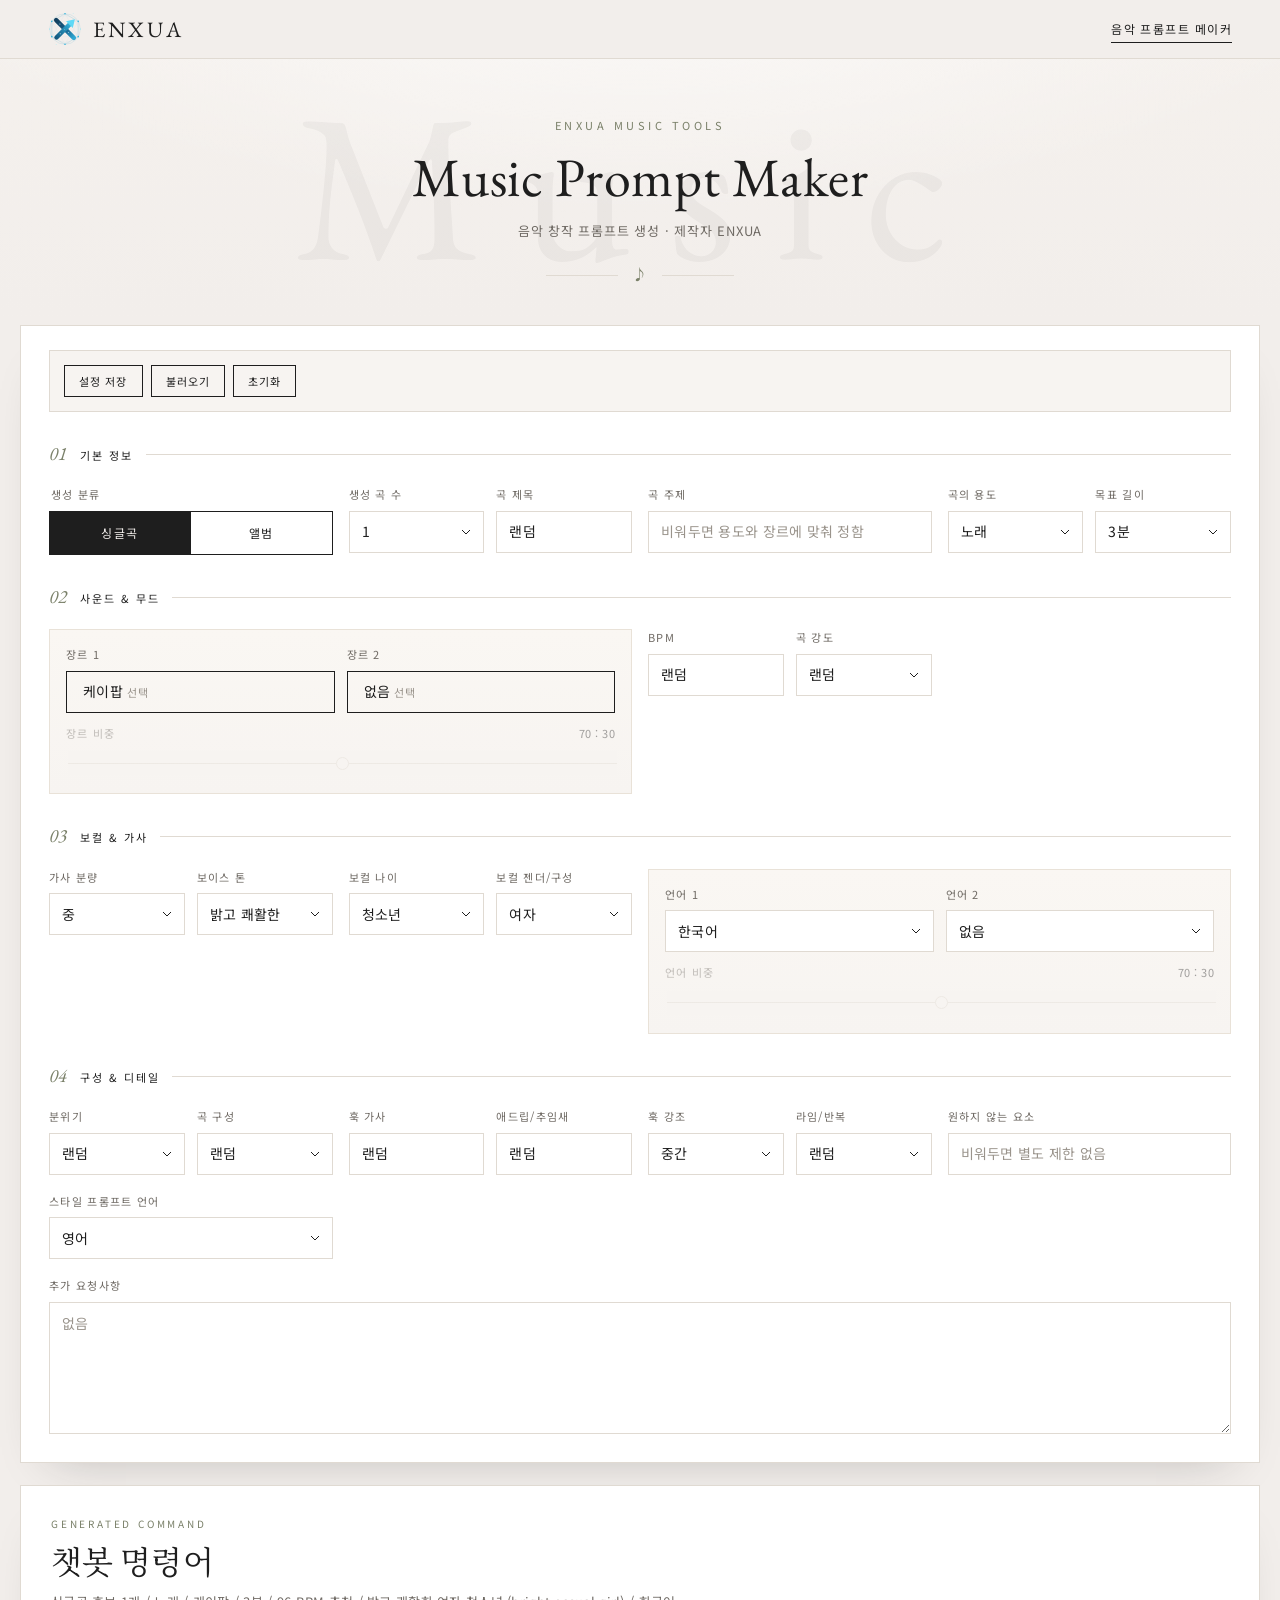
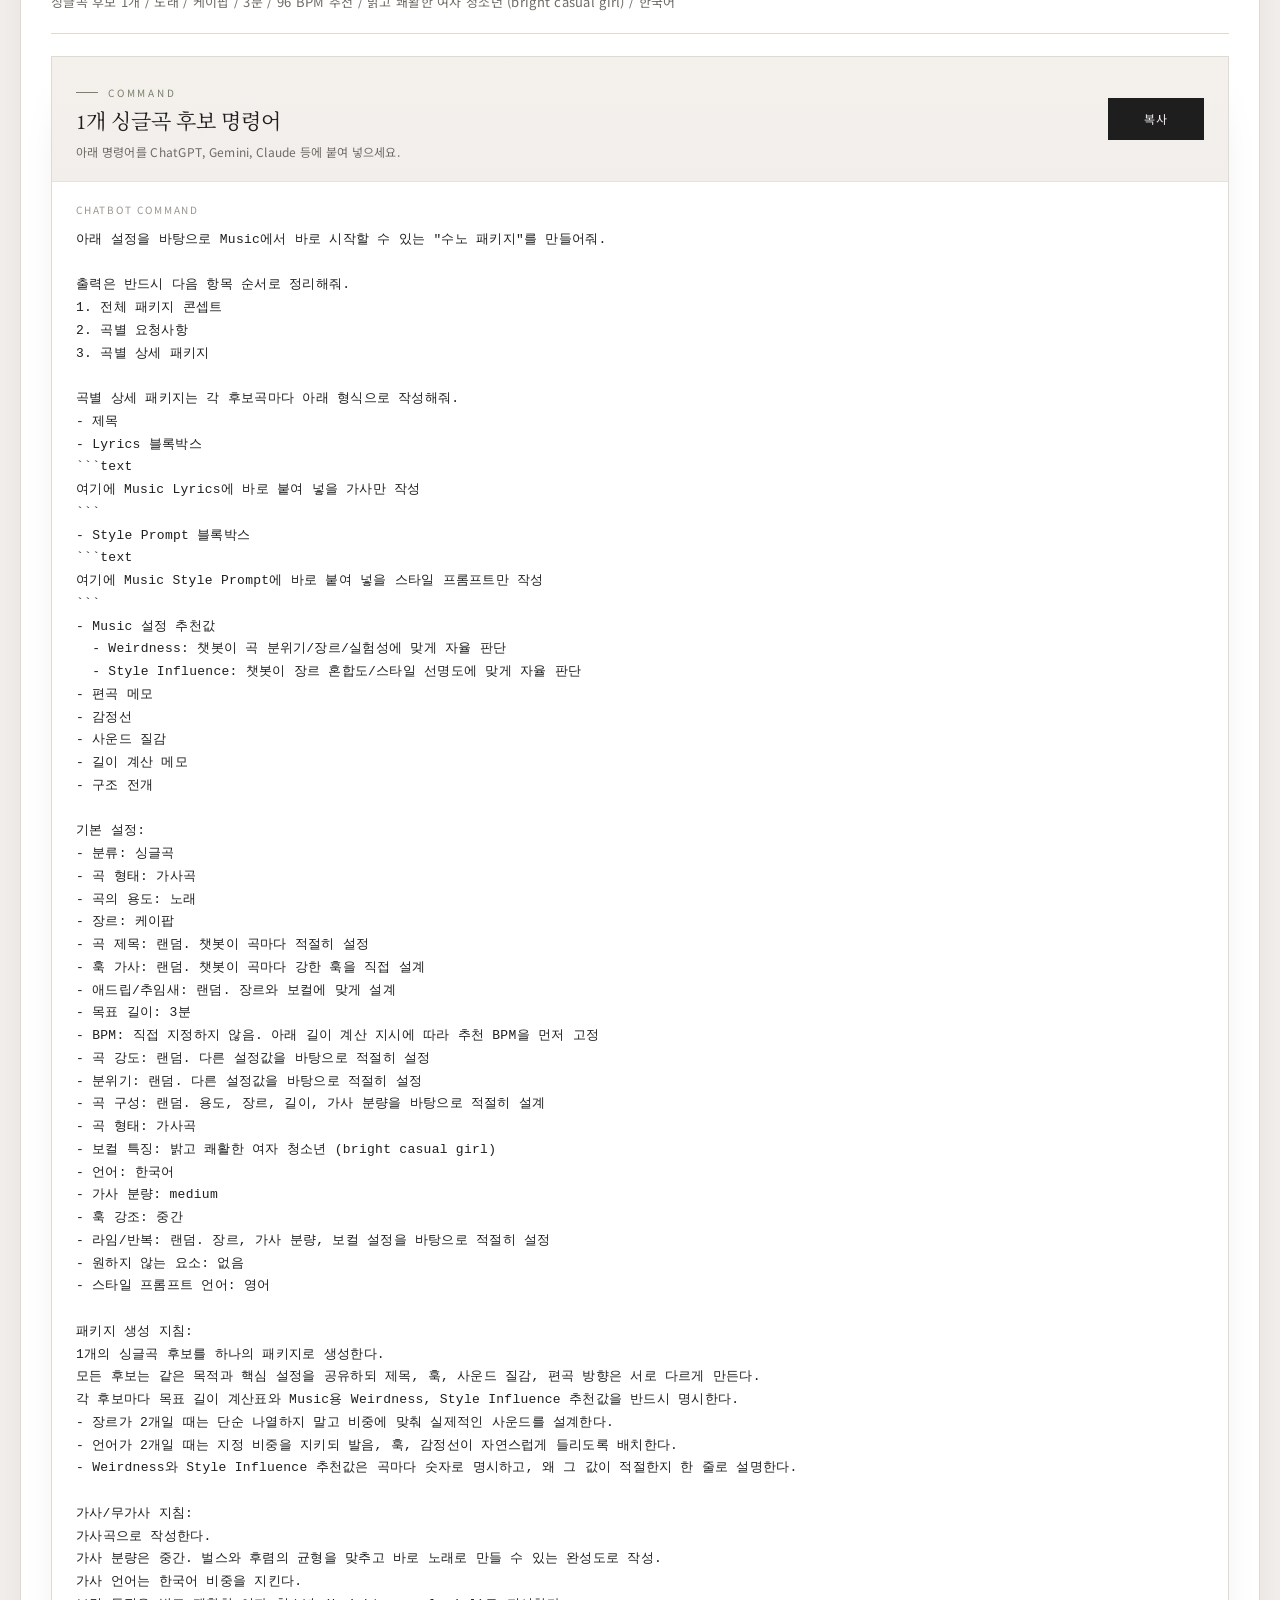
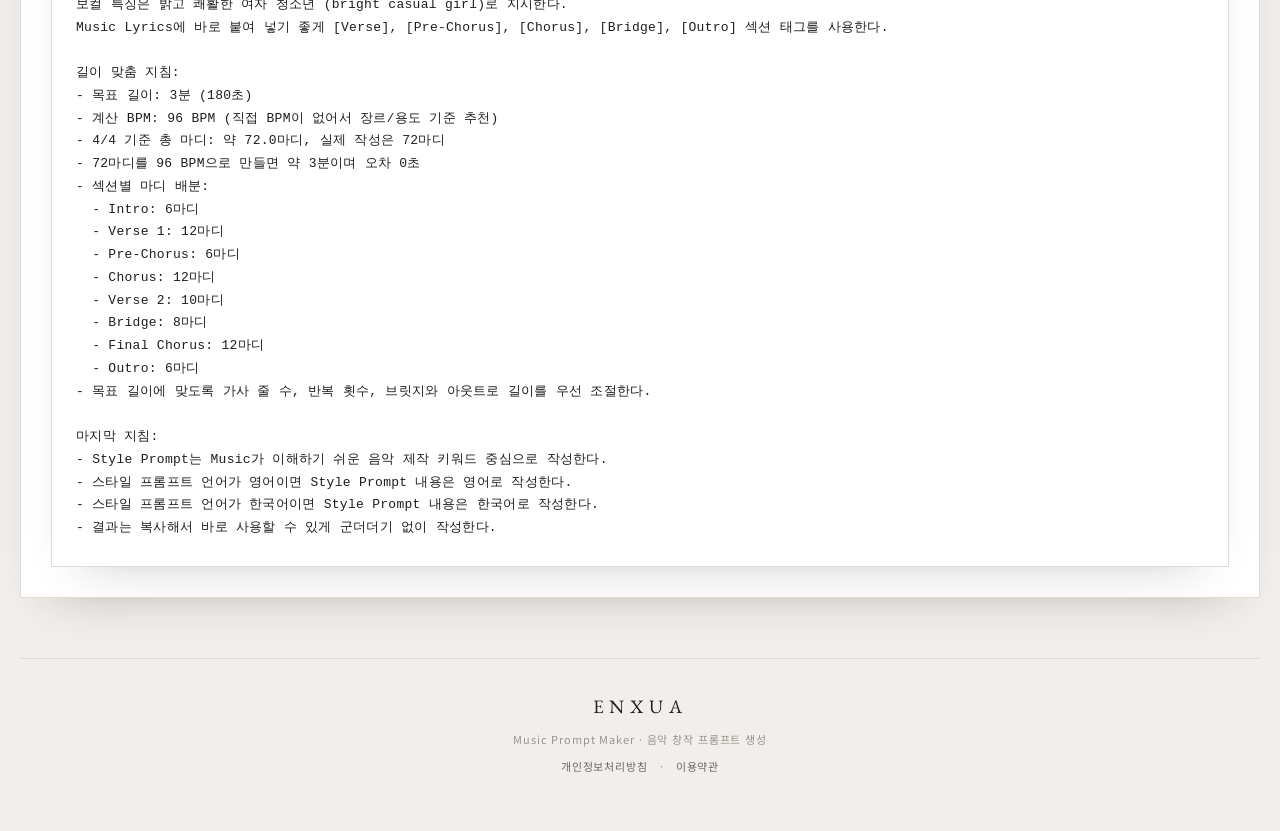
==== commit 93280e92: "Add privacy policy and terms of service pages Korean-language legal pages matching the editorial des" ====
--- a/index.html
+++ b/index.html
@@ -324,6 +324,11 @@
   <footer class="site-footer">
     <span class="footer-mark">ENXUA</span>
     <span class="footer-sub">Music Prompt Maker · 음악 창작 프롬프트 생성</span>
+    <nav class="footer-links" aria-label="정책 링크">
+      <a href="./privacy.html">개인정보처리방침</a>
+      <span aria-hidden="true">·</span>
+      <a href="./terms.html">이용약관</a>
+    </nav>
   </footer>
   <template id="trackTemplate">
     <article class="track-card">
--- a/styles.css
+++ b/styles.css
@@ -701,6 +701,54 @@
 
 .genre-choice.is-none { width: auto; min-height: 38px; color: var(--muted); }
 
+/* ---------- legal pages ---------- */
+.legal-hero { padding-bottom: 30px; }
+
+.legal-article {
+  width: min(780px, 100%);
+  margin: 0 auto;
+  padding: 40px clamp(24px, 5vw, 56px) 48px;
+  background: var(--panel);
+  border: 1px solid var(--line);
+  box-shadow: var(--shadow);
+  display: grid;
+  gap: 30px;
+}
+
+.legal-article h2 {
+  font-family: var(--serif);
+  font-size: 20px;
+  font-weight: 400;
+  letter-spacing: .01em;
+  padding-bottom: 10px;
+  border-bottom: 1px solid var(--line);
+  margin-bottom: 12px;
+}
+
+.legal-article p {
+  color: #3d3a36;
+  font-size: 14px;
+  line-height: 1.85;
+}
+
+.legal-article ul, .legal-article ol {
+  margin: 10px 0 0;
+  padding-left: 20px;
+  display: grid;
+  gap: 8px;
+  color: #3d3a36;
+  font-size: 14px;
+  line-height: 1.8;
+}
+
+.legal-article a {
+  color: var(--ink);
+  text-decoration: none;
+  border-bottom: 1px solid var(--faint);
+}
+
+.legal-article a:hover { border-bottom-color: var(--ink); }
+
 /* ---------- footer ---------- */
 .site-footer {
   display: grid;
@@ -725,6 +773,28 @@
   color: var(--faint);
   font-size: 11px;
   letter-spacing: .08em;
+}
+
+.footer-links {
+  display: flex;
+  align-items: center;
+  gap: 12px;
+  color: var(--faint);
+  font-size: 11px;
+  letter-spacing: .08em;
+}
+
+.footer-links a {
+  color: var(--muted);
+  text-decoration: none;
+  border-bottom: 1px solid transparent;
+  transition: color .18s, border-color .18s;
+}
+
+.footer-links a:hover,
+.footer-links a[aria-current=page] {
+  color: var(--ink);
+  border-bottom-color: var(--ink);
 }
 
 /* ---------- responsive ---------- */
